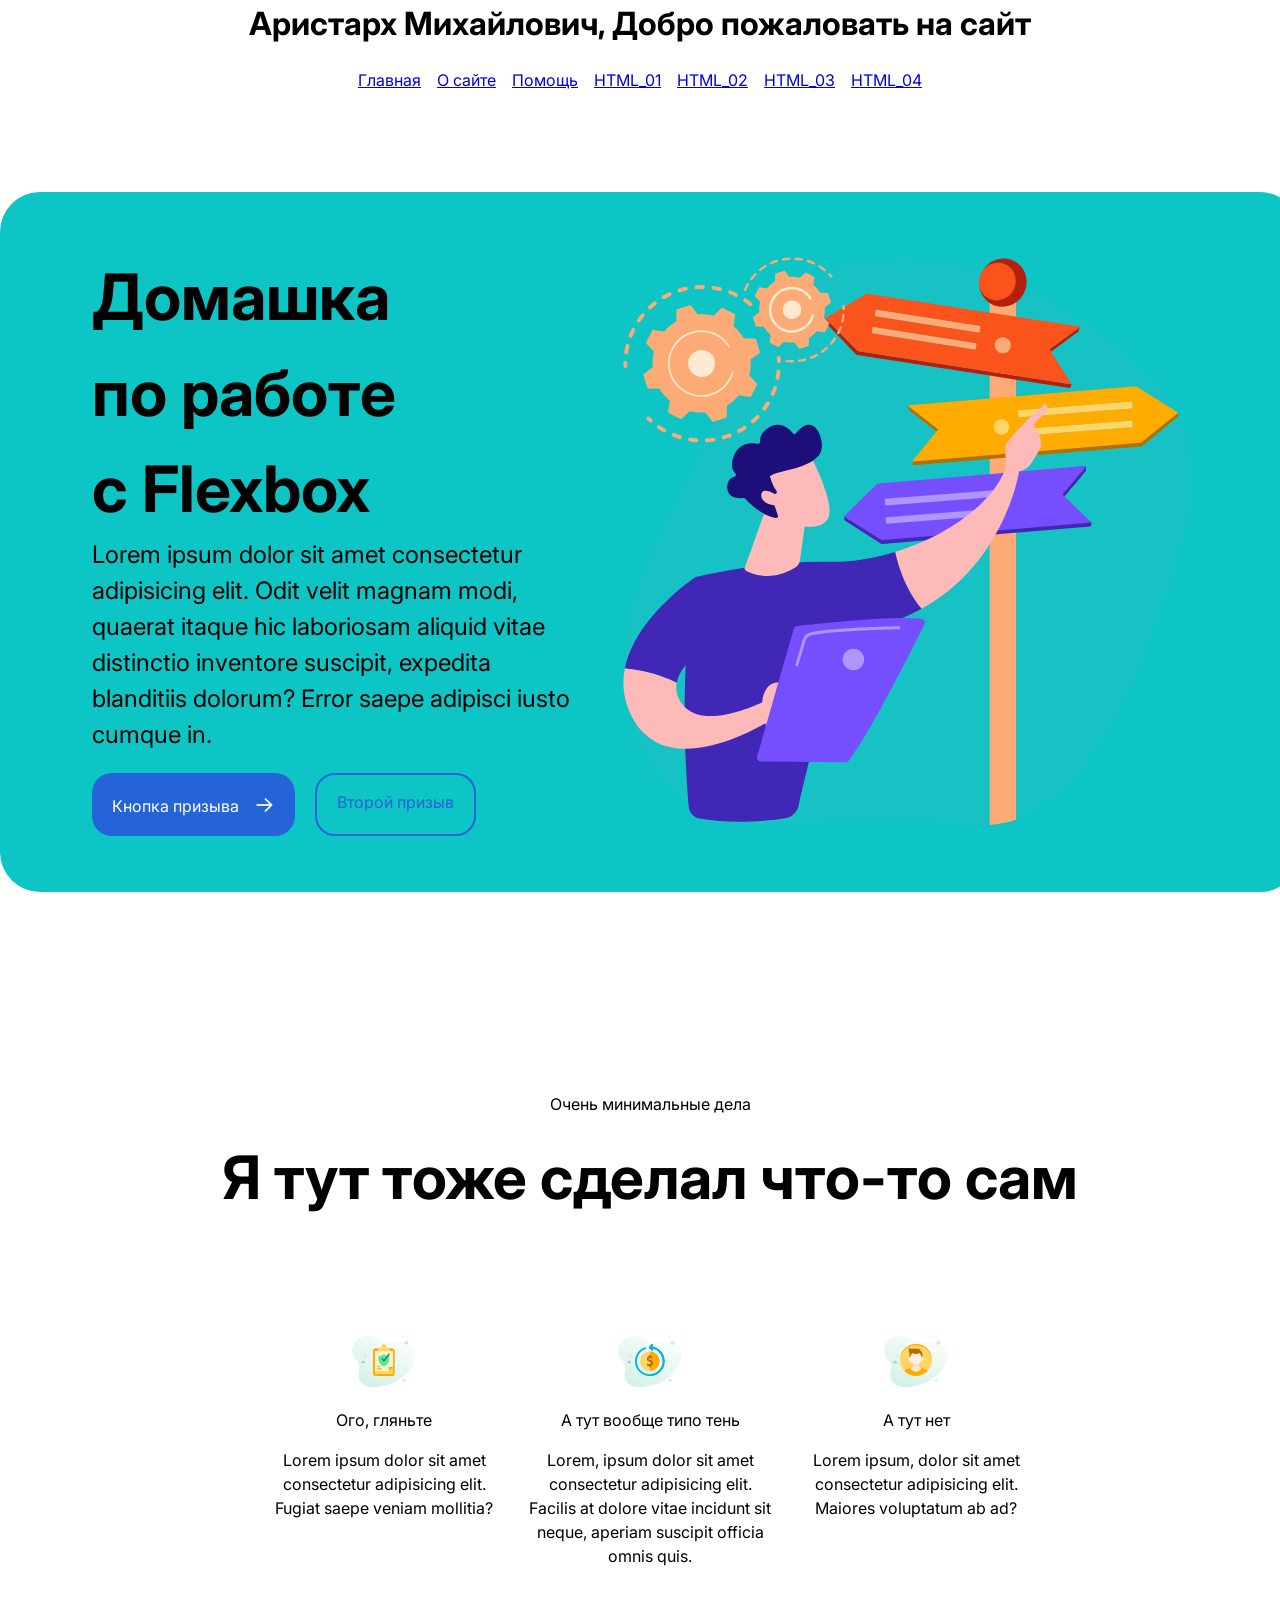
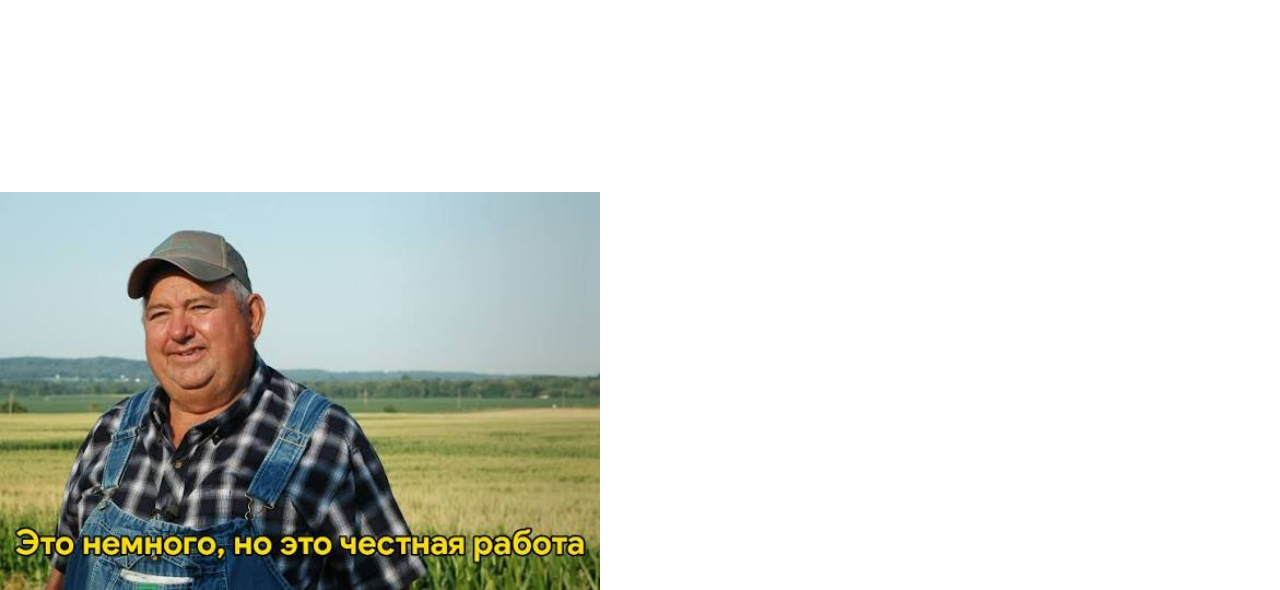
==== HTML_02/index.html @ 7c2749a5 "1_attempt" ====
<!DOCTYPE html>
<html lang="ru">
<head>
    <meta charset="UTF-8">
    <meta name="viewport" content="width=device-width, initial-scale=1.0">
    <title>Task_2</title>
    <link rel="stylesheet" href="style.css">
</head>
    <header>
        <h1 class = "greetings">
            Аристарх Михайлович, Добро пожаловать на сайт
        </h1>
        <nav class = "menu" aria-label="Основная навигация">
            <a href="../index.html"> Главная</a>
            <a href="#"> О сайте</a>
            <a href="#"> Помощь</a>
            <a href="../HTML_01/index.html"> HTML_01</a>
            <a href="../HTML_02/index.html"> HTML_02</a>
            <a href="#"> HTML_03</a>
            <a href="#"> HTML_04</a>
        </nav>
    </header>
    <main>
        <div class = "container"> 
            <div class = "left_block">
               <h1 class = "title1"> Домашка по работе с Flexbox </h1>
                    <p class = "description">
                     Lorem ipsum dolor sit amet consectetur adipisicing elit. Odit velit magnam modi, quaerat itaque hic laboriosam aliquid vitae distinctio inventore suscipit, expedita blanditiis dolorum? Error saepe adipisci iusto cumque in.
                    </p>
               <div class = "options">
                    <a class = "leftbutton" href = "#">Кнопка призыва</a>
                    <a class = "rightbutton" href = "#">Второй призыв</a>
               </div>
            </div>
                <div class = "right_block">
                <img src="./images/illustration-services.svg" alt ="Изображение забавное">
            </div>
        </div>
        <div class = "cardsblock">
            <div class = "cardstitle">
                <p class = "liltext>">
                    Очень минимальные дела
                </p>
                <p class = "maintext">
                    Я тут тоже сделал что-то сам
                </p>
            </div>
            <div class = "cards">
                <div class = "sidecard">
                    <img src="./images/ic-assurances.svg" alt ="иконка 1">
                    <p class = "specialtext">
                        Ого, гляньте
                    </p>
                    <p class = "regulartext">
                        Lorem ipsum dolor sit amet consectetur adipisicing elit. Fugiat saepe veniam mollitia?
                    </p>
                </div>
                <div class = "midcard">
                    <img src="./images/ic-refund.svg" alt ="иконка 2">
                    <p class = "specialtext">
                        А тут вообще типо тень
                    </p>
                    <p class = "regulartext">
                        Lorem, ipsum dolor sit amet consectetur adipisicing elit. Facilis at dolore vitae incidunt sit neque, aperiam suscipit officia omnis quis.
                    </p>
                </div>
                <div class = "sidecard">
                    <img src="./images/ic-account.svg" alt ="Иконка 3">
                    <p class = "specialtext">
                        А тут нет
                    </p>
                    <p class = "regulartext">
                        Lorem ipsum, dolor sit amet consectetur adipisicing elit. Maiores voluptatum ab ad?
                    </p>
                </div>
            </div>
        </div>
    </main>
    <footer>
        <div class = "farm">
            <img src="./images/farm.jpg" alt ="фермер">
        </div>
    </footer>
</body>
</html>
---- HTML_02/style.css ----
@import url("https://fonts.googleapis.com/css2?family=Inter:wght@100;200;300;400;500;600;700;800;900&display=swap");

body {
    font-family: "Inter", sans-serif;
}

/* 1. Use a more-intuitive box-sizing model */
*, *::before, *::after {
  box-sizing: border-box;
}
/* 2. Remove default margin */
*:not(dialog) {
  margin: 0;
}
/* 3. Enable keyword animations */
@media (prefers-reduced-motion: no-preference) {
  html {
    interpolate-size: allow-keywords;
  }
}
body {
  /* 4. Increase line-height */
  line-height: 1.5;
  /* 5. Improve text rendering */
  -webkit-font-smoothing: antialiased;
}
/* 6. Improve media defaults */
img, picture, video, canvas, svg {
  display: block;
  max-width: 100%;
}
/* 7. Inherit fonts for form controls */
input, button, textarea, select {
  font: inherit;
}
/* 8. Avoid text overflows */
p, h1, h2, h3, h4, h5, h6 {
  overflow-wrap: break-word;
}
/* 9. Improve line wrapping */
p {
  text-wrap: pretty;
}
h1, h2, h3, h4, h5, h6 {
  text-wrap: balance;
}
/*
  10. Create a root stacking context
*/
#root, #__next {
  isolation: isolate;
}

.greetings {
    width: 100%;
    text-align: center;
}

.menu {
    display: flex;
    justify-content: center;
    gap: 16px;

    margin-top: 20px;
    width: 100%;
}

.container {
    display: flex;  
    flex-direction: row;
    justify-content: center;
    align-items: center;
    gap: 16px;

    width: 1300px;
    height: 700px;
    margin: 100px auto 0;

    background-color: rgb(13, 197, 197);
    border-radius: 40px;
}
.right_block img {
    display: flex;
    width: 600px;
    height: auto;
    flex-direction: row;
    justify-content: center;
    align-items: center;
}

.left_block {
    display: flex;
    width: 500px;
    height: auto;
    flex-direction: column;
    justify-content: stretch;
}

.title1 {
  font-size: 64px;
}

.options {
  margin-top: 20px;
  display: flex;
  flex-direction: row;
  justify-content: flex-start;
  gap: 20px;
}

.description {
 font-size: 24px;
}

.leftbutton {
  text-decoration: none;
  padding: 15px 20px;
  background-color: rgb(36, 99, 216);
  border-radius: 20px;
  color: white;
}

.leftbutton::after {
    content: "→";
    font-size: 22px;
}

  .leftbutton:hover {
  text-decoration: none;
  padding: 15px 20px;
  background-color: white;
  border-radius: 20px;
  color: rgb(36, 99, 216);
}

.leftbutton::after {
    content: "→";
    font-size: 22px;
    margin-left: 15px;
}

.rightbutton {
  text-decoration: none;
  padding: 15px 20px;
  border: solid 2px rgb(36, 99, 216);
  border-radius: 20px;
  color: rgb(36, 99, 216);
}

.rightbutton:hover {
  text-decoration: none;
  padding: 15px 20px;
  border: solid 2px white;
  border-radius: 20px;
  color: white;
}

.cardsblock{
    display: flex;  
    flex-direction: column;
    justify-content: flex-start;
    align-items: center;
    gap: 16px;

    width: 1300px;
    height: 700px;
    margin: 200px auto 0;
}
.cardstitle{
  display: flex;  
    flex-direction: column;
    justify-content: flex-start;
    align-items: center;
    gap: 16px;

}

.liltext {
text-align: center;
  font-weight: bold;
  color:rgb(185, 43, 43);
  font-size: 24px;

  margin: 100px auto 100;
}

.maintext{
  text-align: center;
  font-weight: bold;
  color:rgb(0, 0, 0);
  font-size: 60px;

}
.cards {
  display: flex;  
    flex-direction: row;
    justify-content: center;
    align-items: center;
    gap: 16px;

    margin: 90px auto 0;
}
.sidecard{
  display: flex;  
    flex-direction: column;
    justify-content: flex-start;
    align-items: center;
    gap: 16px;

    width: 250px;
    height: 600px;

}
.midcard{
  display: flex;  
    flex-direction: column;
    justify-content: flex-start;
    align-items: center;
    gap: 16px;

    width: 250px;
    height: 600px;

}
.specialtext{
  text-align: center;

}
.regulartext{
  text-align: center;
}

.farm img {
  display: flex;
    width: 600px;
    height: auto;
    flex-direction: row;
    justify-content: center;
    align-items: center;
}
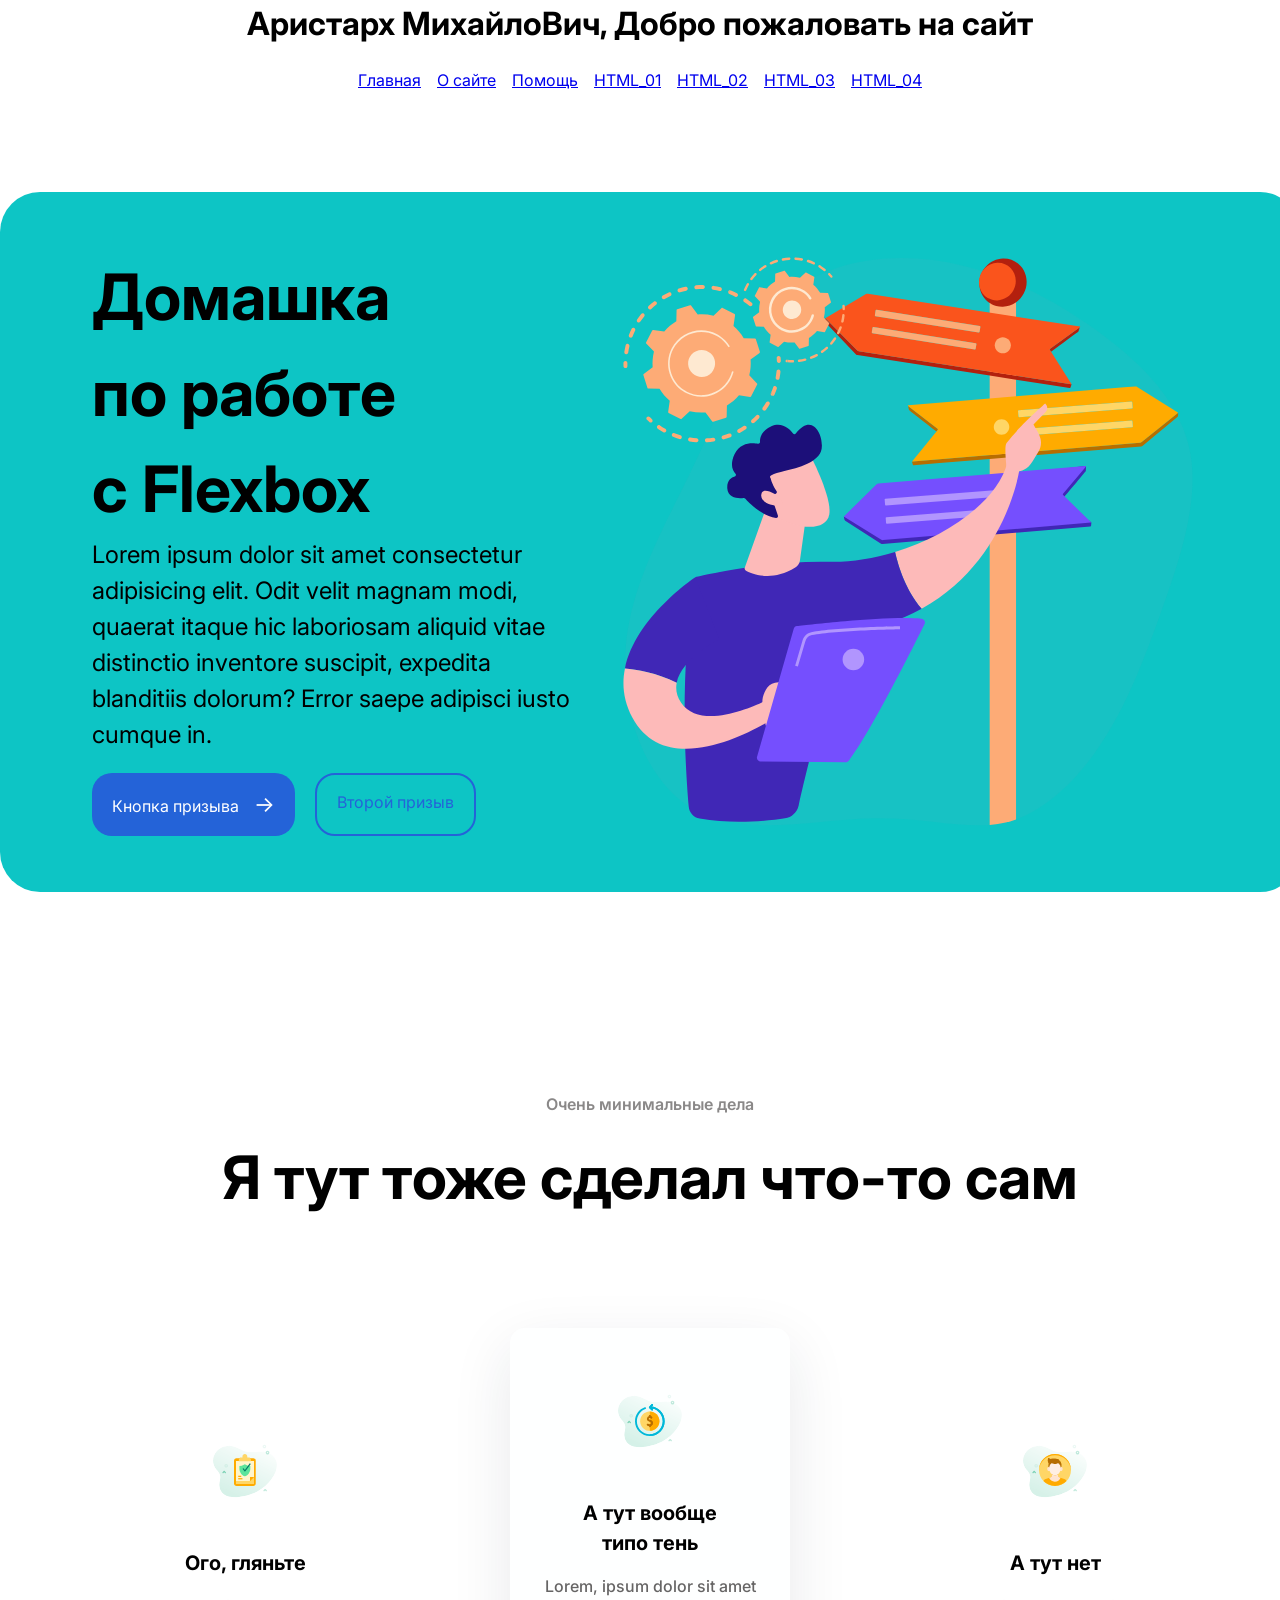
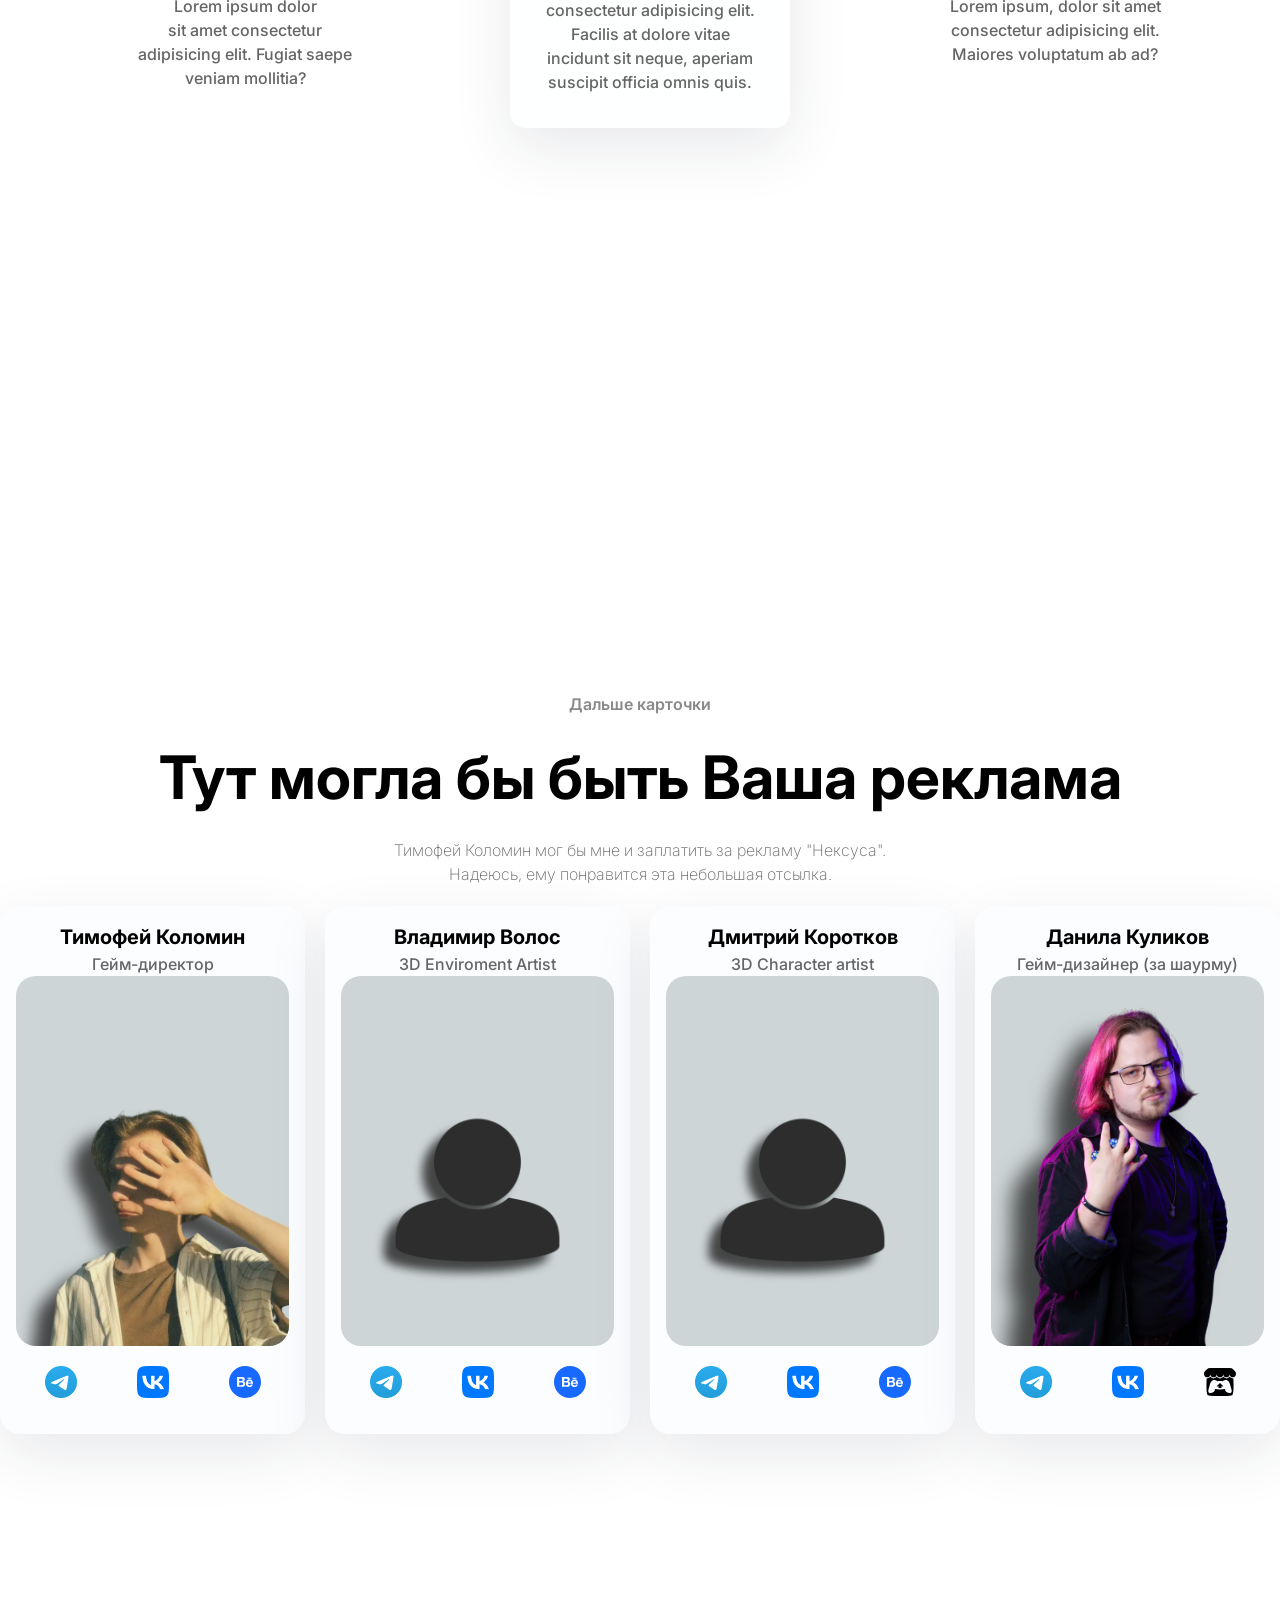
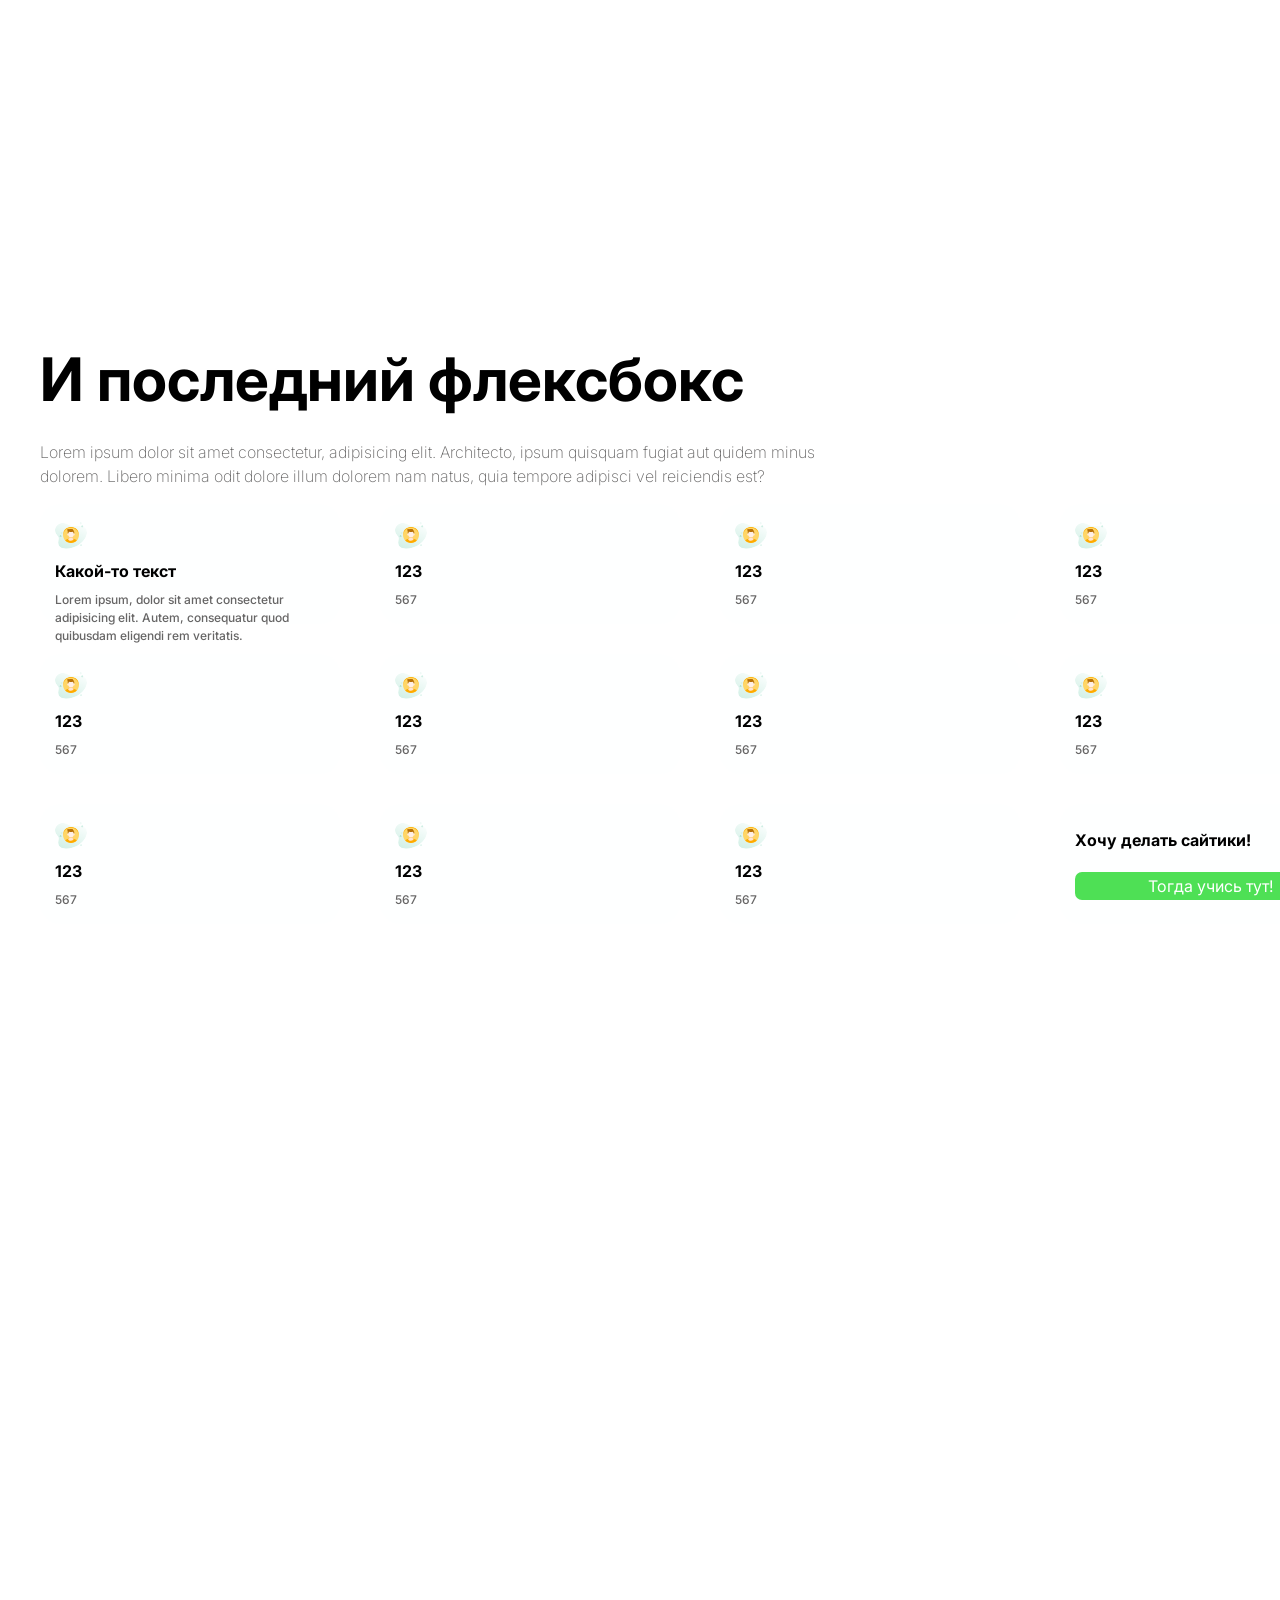
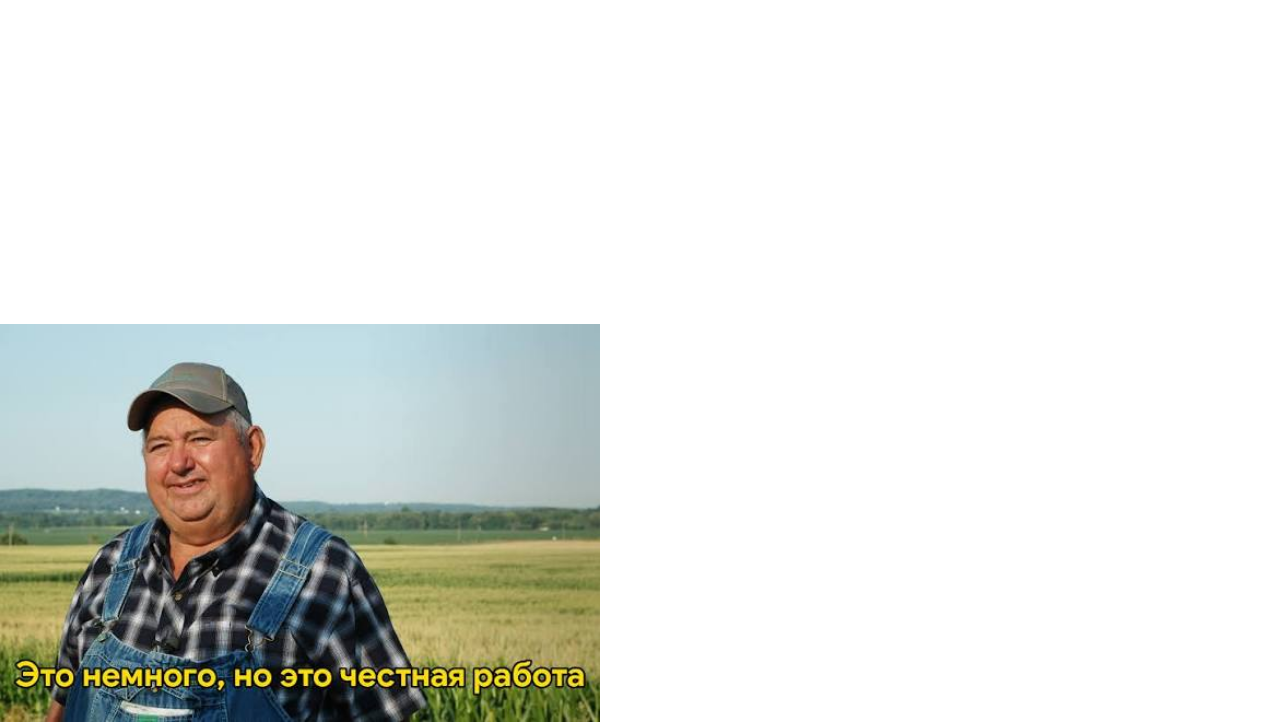
==== commit c3f96417: "update" ====
--- a/HTML_02/index.html
+++ b/HTML_02/index.html
@@ -8,7 +8,7 @@
 </head>
     <header>
         <h1 class = "greetings">
-            Аристарх Михайлович, Добро пожаловать на сайт
+            Аристарх МихайлоВич, Добро пожаловать на сайт
         </h1>
         <nav class = "menu" aria-label="Основная навигация">
             <a href="../index.html"> Главная</a>
@@ -21,6 +21,9 @@
         </nav>
     </header>
     <main>
+
+
+
         <div class = "container"> 
             <div class = "left_block">
                <h1 class = "title1"> Домашка по работе с Flexbox </h1>
@@ -36,9 +39,12 @@
                 <img src="./images/illustration-services.svg" alt ="Изображение забавное">
             </div>
         </div>
+
+
+
         <div class = "cardsblock">
             <div class = "cardstitle">
-                <p class = "liltext>">
+                <p class = "liltext">
                     Очень минимальные дела
                 </p>
                 <p class = "maintext">
@@ -75,6 +81,242 @@
                 </div>
             </div>
         </div>
+
+
+
+        <div class = "team">
+            <div class = "teamtitle">
+                <p class = "liltext">
+                    Дальше карточки
+                </p>
+                <p class = "maintext">
+                    Тут могла бы быть Ваша реклама
+                </p>
+                <p class="teamdescript">
+                    Тимофей Коломин мог бы мне и заплатить за рекламу "Нексуса".<br> Надеюсь, ему понравится эта небольшая отсылка.
+                </p>
+            </div>
+            <div class="teamblock">
+                <div class="teamcard">
+                    <div class = "tmcard_title">
+                        Тимофей Коломин
+                    </div>
+                    <div class = "tmcard_descript">
+                        Гейм-директор
+                    </div>
+                    <div class="person">
+                    <img src= "./images/tim.webp">
+                    </div>
+                    <div class = "links">
+                        <a href = "https://t.me/timatyan">
+                            <img src="./images/Telegram_2019_Logo.svg.webp" alt ="Телега">
+                        </a>   
+                        <a href = "https://vk.ru/timatyann">
+                            <img src="./images/VK_Compact_Logo_(2021-present).svg.webp" alt ="ВК">
+                        </a>   
+                        <a href = "https://www.behance.net/timofeykolomin">
+                            <img src="./images/behance-round-color-icon.svg" alt ="Беханс">
+                        </a>   
+                    </div>
+                </div>
+                <div class = "teamcard">
+                    <div class = "tmcard_title">
+                        Владимир Волос
+                    </div>
+                    <div class = "tmcard_descript">
+                        3D Enviroment Artist
+                    </div>
+                    <div class="person">
+                    <img class ="unknown" src= "./images/avatar.webp">
+                    </div>
+                    <div class = "links">
+                        <a href = "https://t.me/LiMoonChill">
+                            <img src="./images/Telegram_2019_Logo.svg.webp" alt ="Телега">
+                        </a>   
+                        <a href = "https://vk.ru/lim0o0n">
+                            <img src="./images/VK_Compact_Logo_(2021-present).svg.webp" alt ="ВК">
+                        </a>   
+                        <a href = "https://www.behance.net/lim00n">
+                            <img src="./images/behance-round-color-icon.svg" alt ="беханс">
+                        </a>   
+                    </div>
+                </div>    
+                <div class = "teamcard">
+                    <div class = "tmcard_title">
+                        Дмитрий Коротков
+                    </div>
+                    <div class = "tmcard_descript">
+                        3D Character artist
+                    </div>
+                    <div class="person">
+                    <img class ="unknown" src= "./images/avatar.webp">
+                    </div>
+                    <div class = "links">
+                        <a href = "hhttps://t.me/ura_stellaris">
+                            <img src="./images/Telegram_2019_Logo.svg.webp" alt ="Телега">
+                        </a>   
+                        <a href = "https://vk.ru/hlebniy_bulka">
+                            <img src="./images/VK_Compact_Logo_(2021-present).svg.webp" alt ="ВК">
+                        </a>   
+                        <a href = "https://www.behance.net/xomaxoma2">
+                            <img src="./images/behance-round-color-icon.svg" alt ="Итчио">
+                        </a>   
+                    </div>
+                </div>    
+                <div class = "teamcard">
+                    <div class = "tmcard_title">
+                        Данила Куликов
+                    </div>
+                    <div class = "tmcard_descript">
+                        Гейм-дизайнер (за шаурму)
+                    </div>
+                    <div class="person">
+                    <img class ="danila_photo" src= "./images/danila.webp">
+                    </div>
+                    <div class = "links">
+                        <a href = "https://t.me/coollich27">
+                            <img src="./images/Telegram_2019_Logo.svg.webp" alt ="Телега">
+                        </a>   
+                        <a href = "https://vk.ru/coollich27">
+                            <img src="./images/VK_Compact_Logo_(2021-present).svg.webp" alt ="ВК">
+                        </a>   
+                        <a href = "https://coollich.itch.io/">
+                            <img src="./images/itchio-logo-textless-black.svg" alt ="Итчио">
+                        </a>   
+                    </div>
+                </div>    
+            </div>
+        </div>
+
+
+
+        <div class="textblox">
+             <div class = "bloxtitle">
+                <p class = "bloxmaintext">
+                    И последний флексбокс
+                </p>
+                <p class="bloxdescript">
+                    Lorem ipsum dolor sit amet consectetur, adipisicing elit. Architecto, ipsum quisquam fugiat aut quidem minus dolorem. Libero minima odit dolore illum dolorem nam natus, quia tempore adipisci vel reiciendis est?
+                </p>
+                <div class = "blox_hori">
+                    <div class = "blox_vert">
+                        <div class="tblox">
+                            <img src="./images/ic-account.svg" alt ="Телега">
+                            <p class="tblox_title">
+                                Какой-то текст
+                            </p>
+                            <p class="tblox_description">
+                                Lorem ipsum, dolor sit amet consectetur adipisicing elit. Autem, consequatur quod quibusdam eligendi rem veritatis.
+                            </p>
+                        </div>
+                        <div class="tblox">
+                            <img src="./images/ic-account.svg" alt ="Телега">
+                            <p class="tblox_title">
+                                123
+                            </p>
+                            <p class="tblox_description">
+                                567
+                            </p>
+                        </div>
+                        <div class="tblox">
+                            <img src="./images/ic-account.svg" alt ="Телега">
+                            <p class="tblox_title">
+                                123
+                            </p>
+                            <p class="tblox_description">
+                                567
+                            </p>
+                        </div>
+                    </div>
+                    <div class = "blox_vert">
+                        <div class="tblox">
+                            <img src="./images/ic-account.svg" alt ="Телега">
+                            <p class="tblox_title">
+                                123
+                            </p>
+                            <p class="tblox_description">
+                                567
+                            </p>
+                        </div>
+                        <div class="tblox">
+                            <img src="./images/ic-account.svg" alt ="Телега">
+                            <p class="tblox_title">
+                                123
+                            </p>
+                            <p class="tblox_description">
+                                567
+                            </p>
+                        </div>
+                        <div class="tblox">
+                            <img src="./images/ic-account.svg" alt ="Телега">
+                            <p class="tblox_title">
+                                123
+                            </p>
+                            <p class="tblox_description">
+                                567
+                            </p>
+                        </div>
+                    </div>
+                    <div class = "blox_vert">
+                        <div class="tblox">
+                            <img src="./images/ic-account.svg" alt ="Телега">
+                            <p class="tblox_title">
+                                123
+                            </p>
+                            <p class="tblox_description">
+                                567
+                            </p>
+                        </div>
+                        <div class="tblox">
+                            <img src="./images/ic-account.svg" alt ="Телега">
+                            <p class="tblox_title">
+                                123
+                            </p>
+                            <p class="tblox_description">
+                                567
+                            </p>
+                        </div>
+                        <div class="tblox">
+                            <img src="./images/ic-account.svg" alt ="Телега">
+                            <p class="tblox_title">
+                                123
+                            </p>
+                            <p class="tblox_description">
+                                567
+                            </p>
+                        </div>
+                    </div>
+                    <div class = "blox_vert">
+                        <div class="tblox">
+                            <img src="./images/ic-account.svg" alt ="Телега">
+                            <p class="tblox_title">
+                                123
+                            </p>
+                            <p class="tblox_description">
+                                567
+                            </p>
+                        </div>
+                        <div class="tblox">
+                            <img src="./images/ic-account.svg" alt ="Телега">
+                            <p class="tblox_title">
+                                123
+                            </p>
+                            <p class="tblox_description">
+                                567
+                            </p>
+                        </div>
+                        <div class="tbloxnext">
+                            <p class="tblox_title">
+                                Хочу делать сайтики!
+                            </p>
+                            <a href = "https://aryapaw.dev/ru" class="tblox_button">
+                                Тогда учись тут!
+                            </a>
+                        </div>
+                    </div>
+                </div>
+            </div>
+        </div>
     </main>
     <footer>
         <div class = "farm">
--- a/HTML_02/style.css
+++ b/HTML_02/style.css
@@ -177,9 +177,9 @@
 
 .liltext {
 text-align: center;
-  font-weight: bold;
-  color:rgb(185, 43, 43);
-  font-size: 24px;
+  font-weight: 600;
+  color:rgb(138, 136, 136);
+  font-size: 16px;
 
   margin: 100px auto 100;
 }
@@ -196,7 +196,7 @@
     flex-direction: row;
     justify-content: center;
     align-items: center;
-    gap: 16px;
+    gap: 125px;
 
     margin: 90px auto 0;
 }
@@ -206,10 +206,14 @@
     justify-content: flex-start;
     align-items: center;
     gap: 16px;
-
-    width: 250px;
-    height: 600px;
-
+    width: 280px;
+    height: 350px;
+    padding: 30px;
+    margin-top: 50px;
+
+    border-radius: 15px;
+    background-color: rgba(171, 171, 171, 0);
+    
 }
 .midcard{
   display: flex;  
@@ -217,17 +221,246 @@
     justify-content: flex-start;
     align-items: center;
     gap: 16px;
-
-    width: 250px;
-    height: 600px;
-
-}
+    padding: 30px;
+
+    border-radius: 15px;
+    background-color: #d4f7f109;
+    box-shadow: 0 20px 60px rgba(30, 41, 59, 0.10);
+
+    width: 280px;
+    height: 400px;
+}
+
+.sidecard img {
+  margin: 30px;
+}
+
+.midcard img {
+  margin: 30px;
+}
+
 .specialtext{
   text-align: center;
+  font-weight: bold;
+  color:rgb(0, 0, 0);
+  font-size: 20px;
 
 }
 .regulartext{
   text-align: center;
+  font-weight: 500;
+  color:rgb(102, 101, 101);
+}
+
+.teamtitle {
+    display: flex;  
+    flex-direction: column;
+    justify-content: flex-start;
+    align-items: center;
+    gap: 16px;
+
+    margin-top: 500px;
+}
+
+.teamdescript{
+  text-align: center;
+  font-weight: 200;
+  color:rgb(102, 101, 101);
+  width: 600px;
+}
+
+.teamblock{
+  margin: 20px auto;
+  display: flex;
+  flex-direction: row;
+  justify-content: center;
+  align-items: center;
+  gap: 20px;
+}
+
+.teamcard{
+  background-color: rgb(251, 253, 255);
+  width: 400px;
+  height: auto;
+  box-shadow: 0 20px 60px rgba(30, 41, 59, 0.10);
+  border-radius: 20px;
+
+  padding: 16px;
+  box-sizing: border-box;
+}
+
+.tmcard_title{
+  text-align: center;
+  font-weight: bold;
+  color:rgb(0, 0, 0);
+  font-size: 20px;
+}
+
+.tmcard_descript{
+text-align: center;
+  font-weight: 500;
+  color:rgb(102, 101, 101);
+}
+
+.person{
+  width: 100%;
+  height: 370px;
+
+  background-color: rgb(205, 213, 214);
+  border-radius: 20px;
+  overflow: hidden;
+}
+
+.person img {
+  display: block;
+  width: 100%;
+  height: 100%;
+
+  object-fit:contain;
+  object-position: center bottom;
+
+  filter: drop-shadow(-20px 18px 8px rgba(39, 39, 39, 0.822));
+}
+
+.person img.danila_photo {
+  transform: scale(1.3);
+}
+
+.person img.unknown {
+  transform: scale(0.6);
+}
+
+.links{
+  margin: 20px auto;
+  display: flex;
+  flex-direction: row;
+  justify-content: center;
+  align-items: center;
+  gap: 60px;
+}
+
+.links img {
+  width: 32px;
+  height: 32px;
+  object-fit: contain;
+}
+
+.textblox{
+  margin-top: 500px;
+  margin-left: 40px;
+}
+
+.bloxtitle {
+  display: flex;  
+  flex-direction: column;
+  justify-content: flex-start;
+  align-items: right;
+  gap: 16px;
+}
+
+.bloxmaintext{
+  text-align: left;
+  font-weight: bold;
+  color:rgb(0, 0, 0);
+  font-size: 60px;
+}
+
+.bloxdescript {
+  text-align: left;
+  font-weight: 200;
+  color:rgb(102, 101, 101);
+  width: 800px;
+}
+
+.blox_hori{
+  display: flex;  
+  flex-direction: row;
+  justify-content: flex-start;
+  align-items: flex-start;
+  gap: 40px;
+}
+
+.blox_vert {
+  display: flex;  
+  flex-direction: column;
+  justify-content: flex-start;
+  align-items: center;
+  gap: 30px;
+}
+
+.tblox{
+  display: flex;
+    flex-direction: column;
+    align-items: flex-start;
+    gap: 8px;
+
+    width: 300px;
+    height: 120px;
+    padding: 15px;
+    box-sizing: border-box;
+
+    background-color: rgba(220, 245, 252, 0.05);
+    border-radius: 20px;
+}
+
+.tblox img{
+  width: 32px;
+  height: 32px;
+  object-fit: contain;
+}
+
+.tblox_title{
+  text-align: left;
+  font-weight: bold;
+  color:rgb(0, 0, 0);
+  font-size: 16px;
+}
+
+.tblox_description{
+  text-align: left;
+  font-weight: 500;
+  font-size: 12px;
+  color:rgb(102, 101, 101);
+}
+
+.tbloxnext{
+  display: flex;
+    flex-direction: column;
+    align-items: flex-start;
+    justify-content: center;
+    gap: 20px;
+
+    width: 300px;
+    height: 120px;
+    padding: 15px;
+    box-sizing: border-box;
+
+    background-color: rgba(220, 245, 252, 0.05);
+    border-radius: 20px;
+}
+
+.tblox_button{
+
+display: flex;
+flex-direction: row;
+justify-content: center;
+align-items: center;
+gap: 10px;
+
+width: 100%;
+height: auto;
+padding: 2px;
+
+background-color: rgb(78, 224, 85);
+border-radius: 7px;
+
+text-decoration: none;
+color: white;
+}
+
+.tblox_button img{
+  width: 10px;
+  height: auto;
 }
 
 .farm img {
@@ -237,4 +470,5 @@
     flex-direction: row;
     justify-content: center;
     align-items: center;
+    margin-top: 9000px;
 }
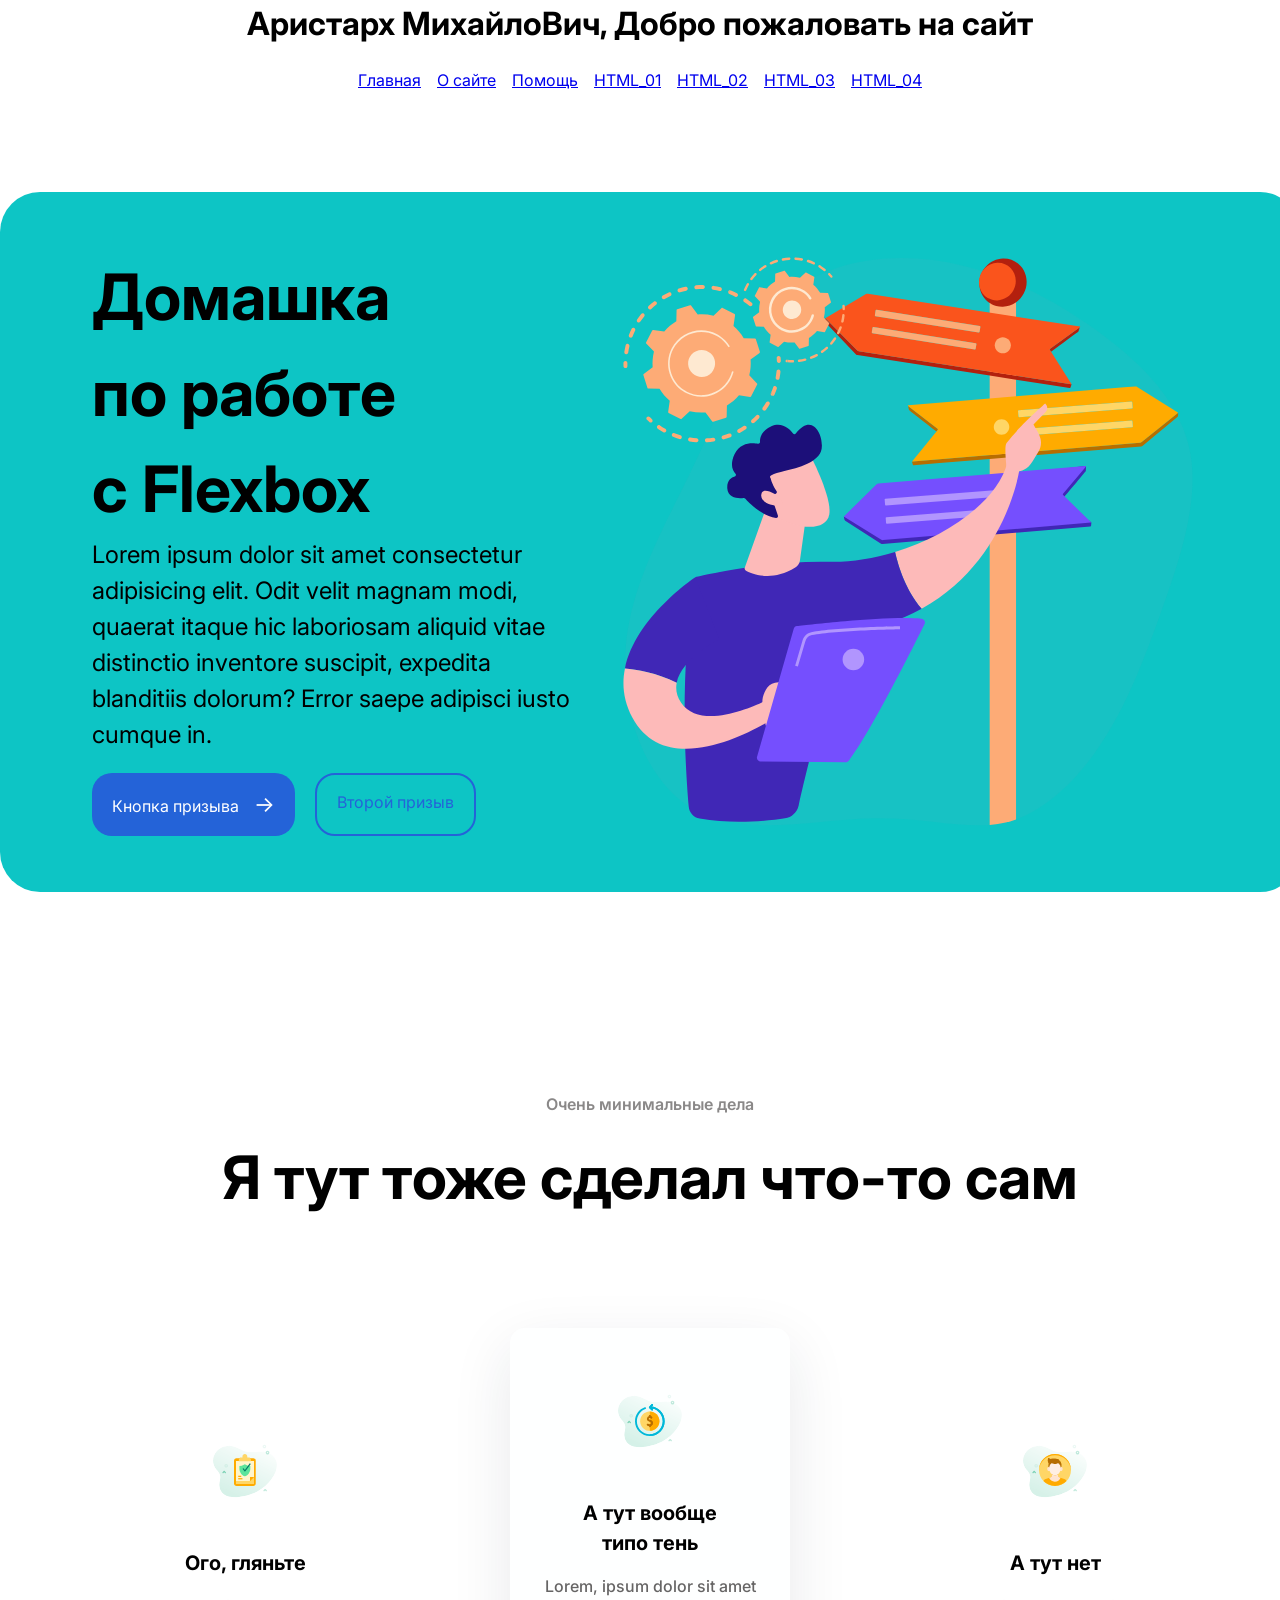
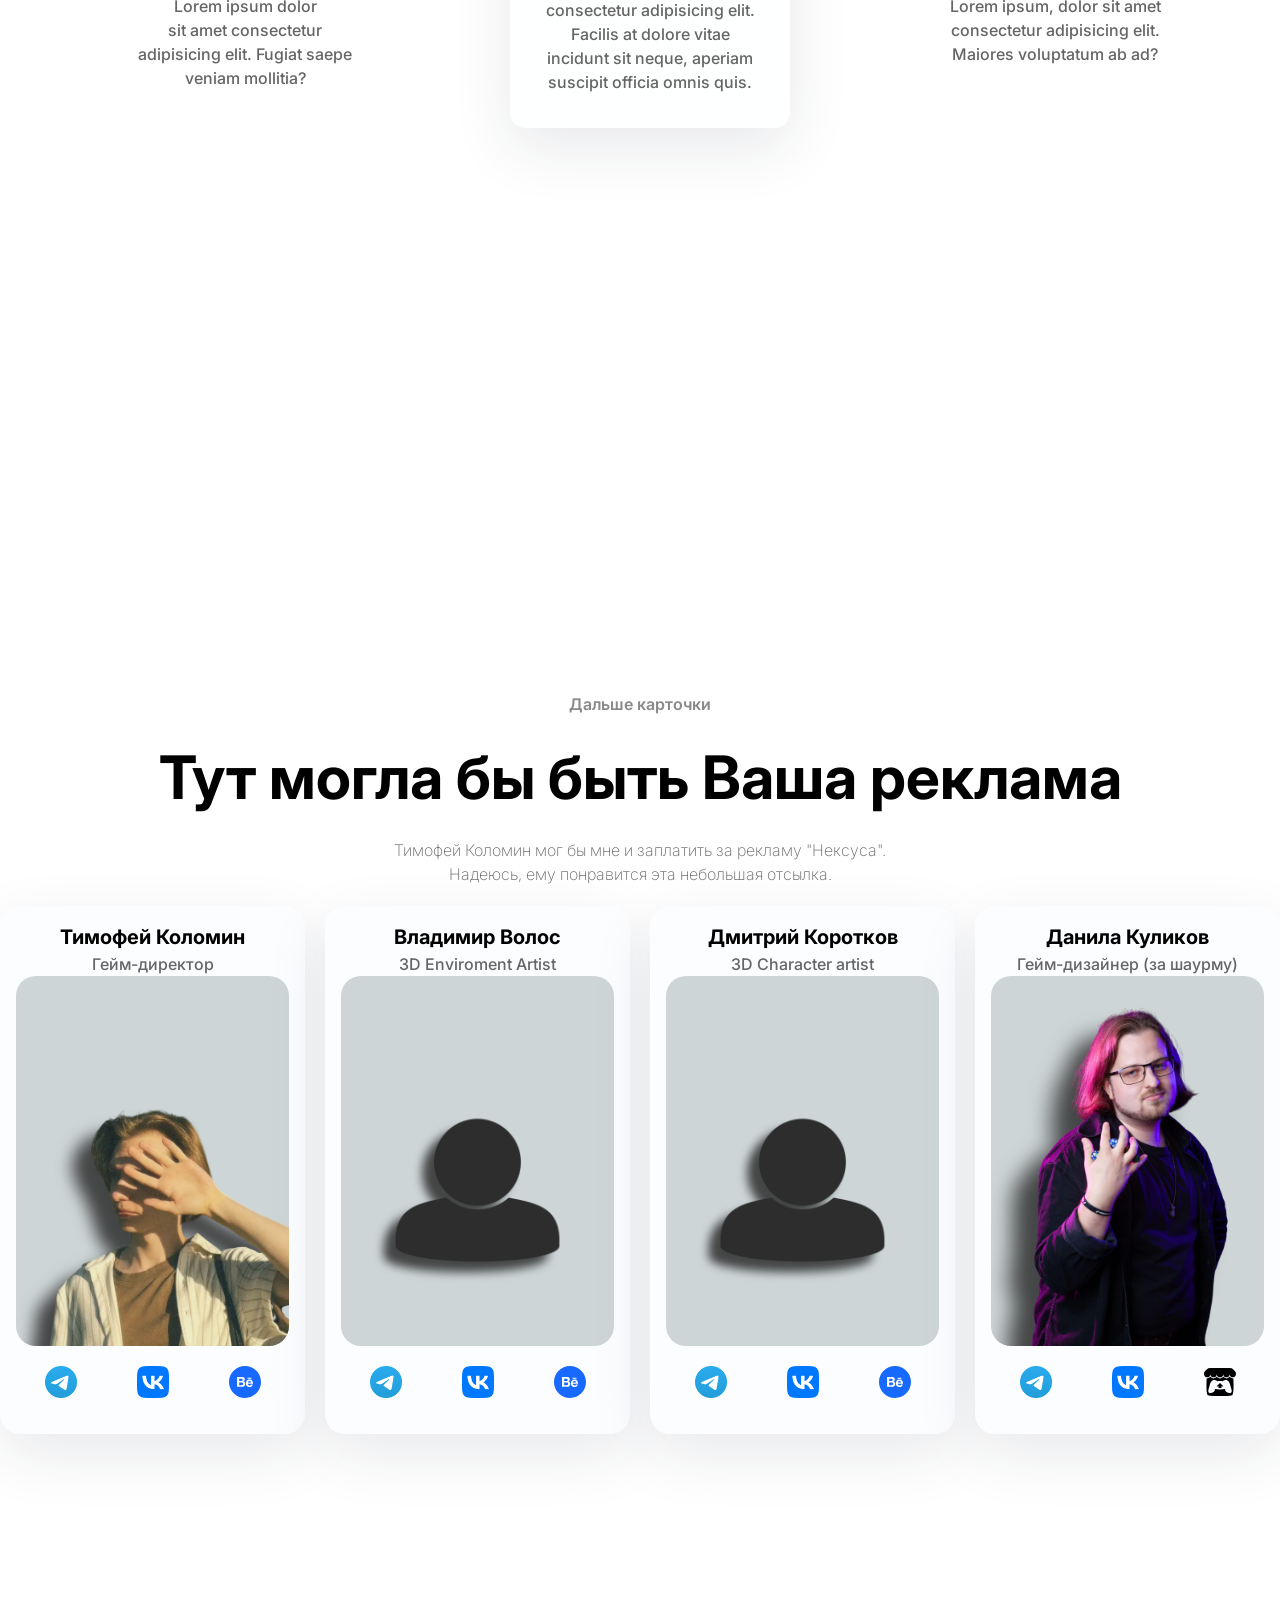
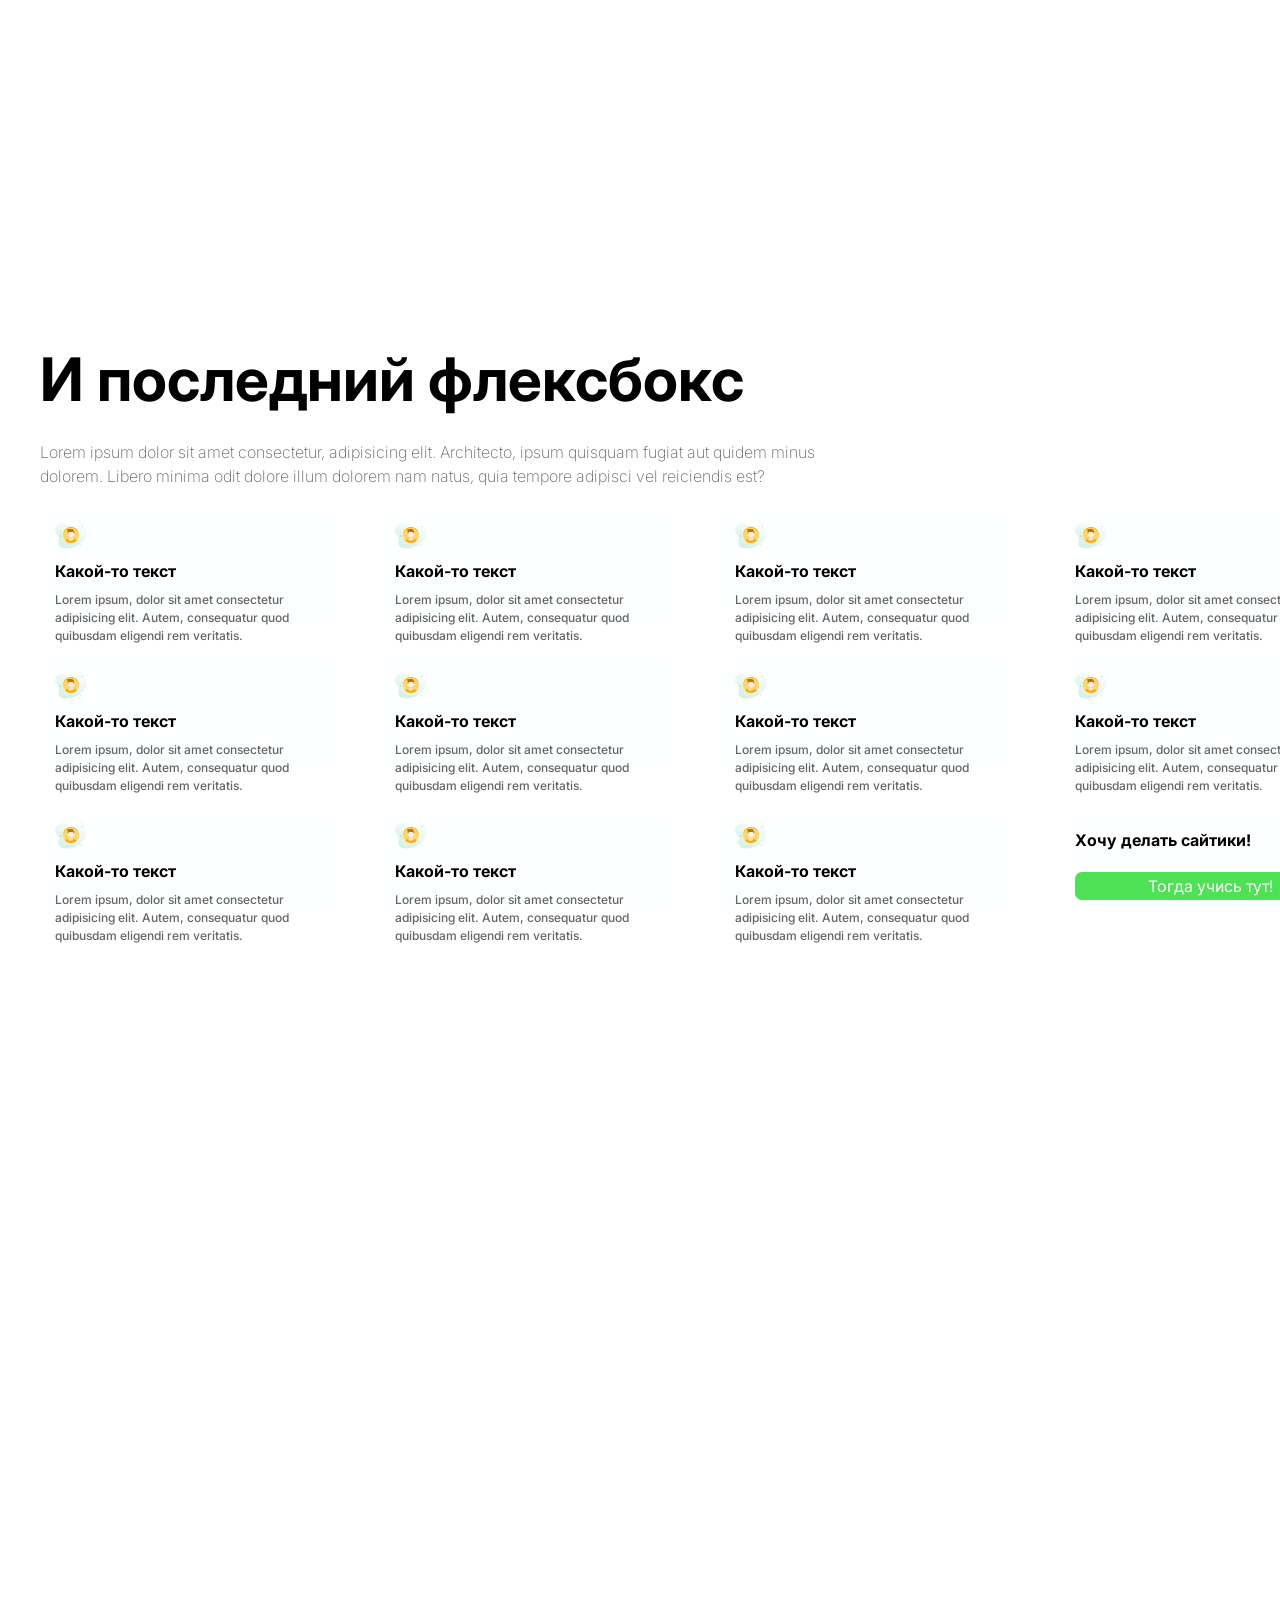
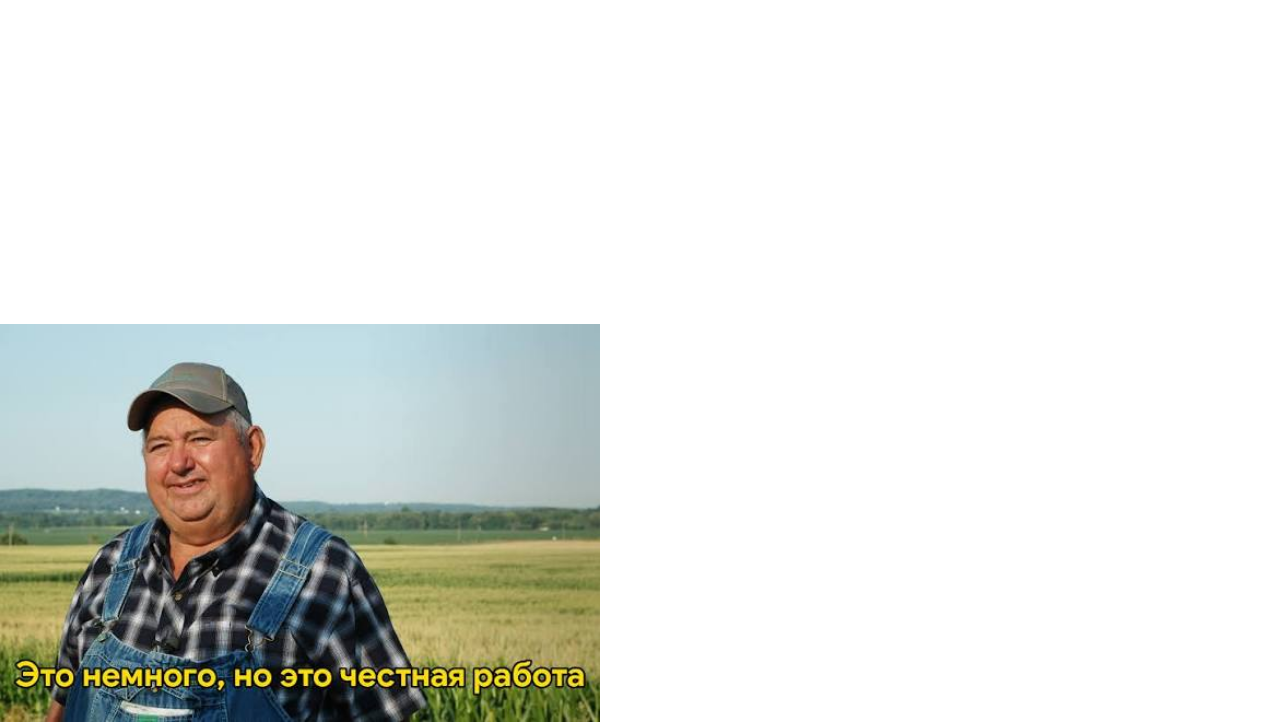
==== commit 0bc7c5d4: "prettier i guess" ====
--- a/HTML_02/index.html
+++ b/HTML_02/index.html
@@ -212,19 +212,19 @@
                         <div class="tblox">
                             <img src="./images/ic-account.svg" alt ="Телега">
                             <p class="tblox_title">
-                                123
-                            </p>
-                            <p class="tblox_description">
-                                567
-                            </p>
-                        </div>
-                        <div class="tblox">
-                            <img src="./images/ic-account.svg" alt ="Телега">
-                            <p class="tblox_title">
-                                123
-                            </p>
-                            <p class="tblox_description">
-                                567
+                                Какой-то текст
+                            </p>
+                            <p class="tblox_description">
+                                Lorem ipsum, dolor sit amet consectetur adipisicing elit. Autem, consequatur quod quibusdam eligendi rem veritatis.
+                            </p>
+                        </div>
+                        <div class="tblox">
+                            <img src="./images/ic-account.svg" alt ="Телега">
+                            <p class="tblox_title">
+                                Какой-то текст
+                            </p>
+                            <p class="tblox_description">
+                                Lorem ipsum, dolor sit amet consectetur adipisicing elit. Autem, consequatur quod quibusdam eligendi rem veritatis.
                             </p>
                         </div>
                     </div>
@@ -232,28 +232,28 @@
                         <div class="tblox">
                             <img src="./images/ic-account.svg" alt ="Телега">
                             <p class="tblox_title">
-                                123
-                            </p>
-                            <p class="tblox_description">
-                                567
-                            </p>
-                        </div>
-                        <div class="tblox">
-                            <img src="./images/ic-account.svg" alt ="Телега">
-                            <p class="tblox_title">
-                                123
-                            </p>
-                            <p class="tblox_description">
-                                567
-                            </p>
-                        </div>
-                        <div class="tblox">
-                            <img src="./images/ic-account.svg" alt ="Телега">
-                            <p class="tblox_title">
-                                123
-                            </p>
-                            <p class="tblox_description">
-                                567
+                                Какой-то текст
+                            </p>
+                            <p class="tblox_description">
+                                Lorem ipsum, dolor sit amet consectetur adipisicing elit. Autem, consequatur quod quibusdam eligendi rem veritatis.
+                            </p>
+                        </div>
+                        <div class="tblox">
+                            <img src="./images/ic-account.svg" alt ="Телега">
+                            <p class="tblox_title">
+                                Какой-то текст
+                            </p>
+                            <p class="tblox_description">
+                                Lorem ipsum, dolor sit amet consectetur adipisicing elit. Autem, consequatur quod quibusdam eligendi rem veritatis.
+                            </p>
+                        </div>
+                        <div class="tblox">
+                            <img src="./images/ic-account.svg" alt ="Телега">
+                            <p class="tblox_title">
+                                Какой-то текст
+                            </p>
+                            <p class="tblox_description">
+                                Lorem ipsum, dolor sit amet consectetur adipisicing elit. Autem, consequatur quod quibusdam eligendi rem veritatis.
                             </p>
                         </div>
                     </div>
@@ -261,28 +261,28 @@
                         <div class="tblox">
                             <img src="./images/ic-account.svg" alt ="Телега">
                             <p class="tblox_title">
-                                123
-                            </p>
-                            <p class="tblox_description">
-                                567
-                            </p>
-                        </div>
-                        <div class="tblox">
-                            <img src="./images/ic-account.svg" alt ="Телега">
-                            <p class="tblox_title">
-                                123
-                            </p>
-                            <p class="tblox_description">
-                                567
-                            </p>
-                        </div>
-                        <div class="tblox">
-                            <img src="./images/ic-account.svg" alt ="Телега">
-                            <p class="tblox_title">
-                                123
-                            </p>
-                            <p class="tblox_description">
-                                567
+                                Какой-то текст
+                            </p>
+                            <p class="tblox_description">
+                                Lorem ipsum, dolor sit amet consectetur adipisicing elit. Autem, consequatur quod quibusdam eligendi rem veritatis.
+                            </p>
+                        </div>
+                        <div class="tblox">
+                            <img src="./images/ic-account.svg" alt ="Телега">
+                            <p class="tblox_title">
+                                Какой-то текст
+                            </p>
+                            <p class="tblox_description">
+                                Lorem ipsum, dolor sit amet consectetur adipisicing elit. Autem, consequatur quod quibusdam eligendi rem veritatis.
+                            </p>
+                        </div>
+                        <div class="tblox">
+                            <img src="./images/ic-account.svg" alt ="Телега">
+                            <p class="tblox_title">
+                                Какой-то текст
+                            </p>
+                            <p class="tblox_description">
+                                Lorem ipsum, dolor sit amet consectetur adipisicing elit. Autem, consequatur quod quibusdam eligendi rem veritatis.
                             </p>
                         </div>
                     </div>
@@ -290,19 +290,19 @@
                         <div class="tblox">
                             <img src="./images/ic-account.svg" alt ="Телега">
                             <p class="tblox_title">
-                                123
-                            </p>
-                            <p class="tblox_description">
-                                567
-                            </p>
-                        </div>
-                        <div class="tblox">
-                            <img src="./images/ic-account.svg" alt ="Телега">
-                            <p class="tblox_title">
-                                123
-                            </p>
-                            <p class="tblox_description">
-                                567
+                                Какой-то текст
+                            </p>
+                            <p class="tblox_description">
+                                Lorem ipsum, dolor sit amet consectetur adipisicing elit. Autem, consequatur quod quibusdam eligendi rem veritatis.
+                            </p>
+                        </div>
+                        <div class="tblox">
+                            <img src="./images/ic-account.svg" alt ="Телега">
+                            <p class="tblox_title">
+                                Какой-то текст
+                            </p>
+                            <p class="tblox_description">
+                                Lorem ipsum, dolor sit amet consectetur adipisicing elit. Autem, consequatur quod quibusdam eligendi rem veritatis.
                             </p>
                         </div>
                         <div class="tbloxnext">
